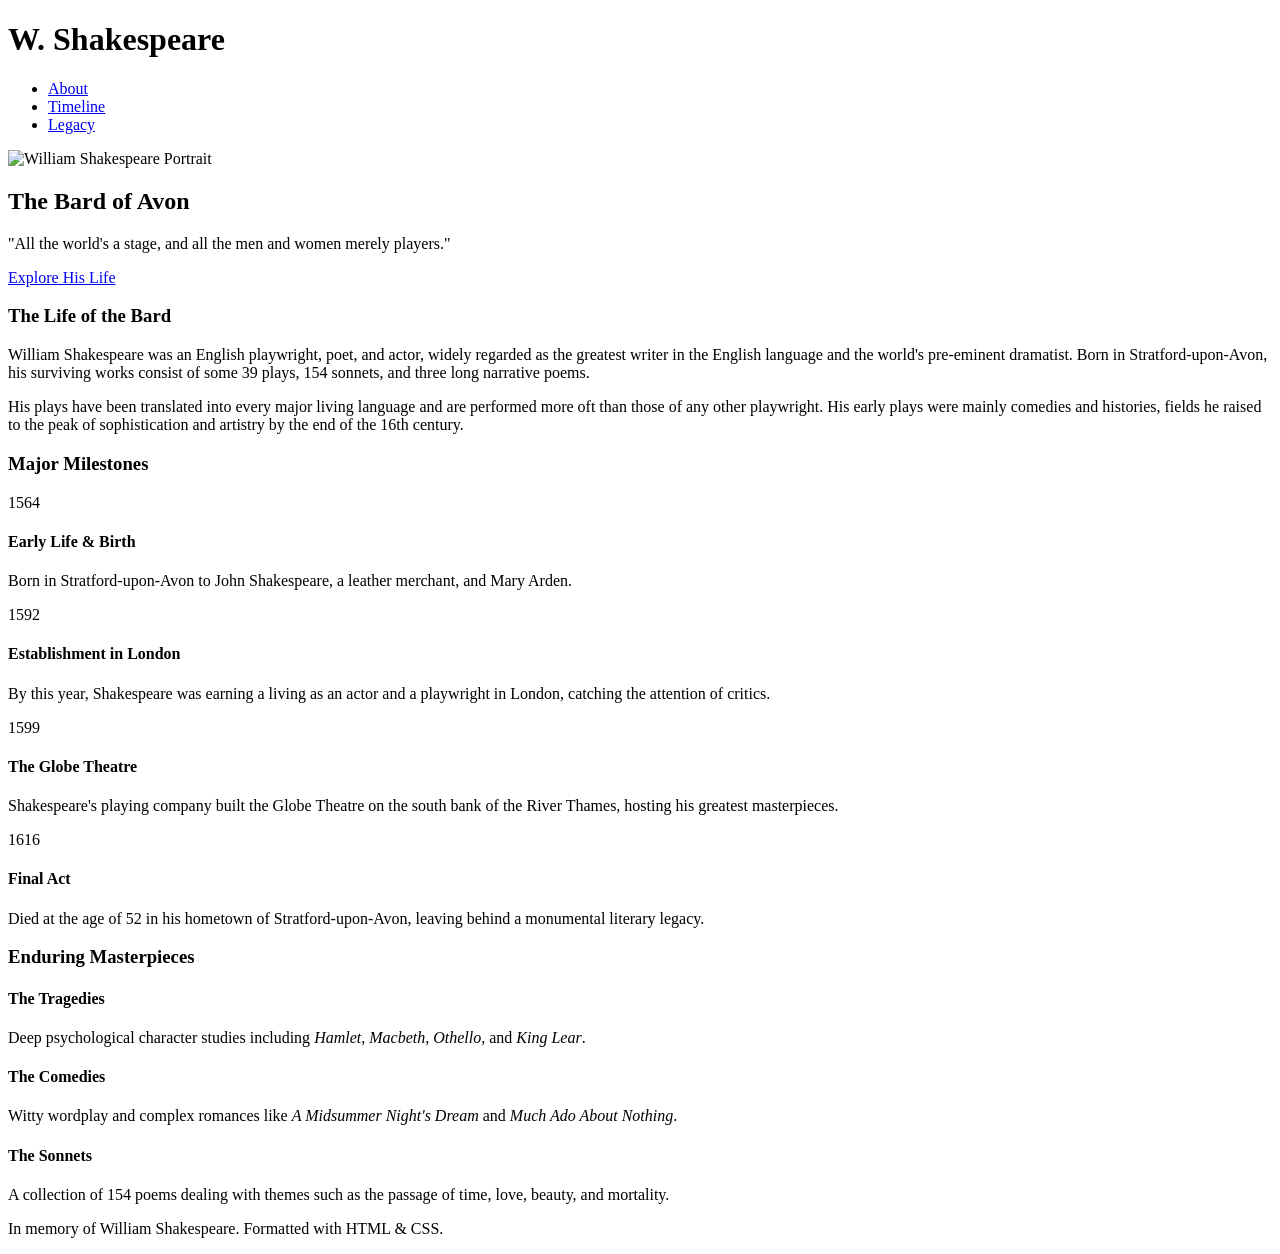
==== index.html @ 83e3d0e0 "Rename bio.html to index.html" ====
<!DOCTYPE html>
<html lang="en">
<head>
    <meta charset="UTF-8">
    <meta name="viewport" content="width=device-width, initial-scale=1.0">
    <title>Biography | William Shakespeare</title>
    <link rel="stylesheet" href="styles.css">
    <link href="https://fonts.googleapis.com/css2?family=Playfair+Display:ital,wght@0,400;0,700;1,400&family=Inter:wght@400;500;600&display=swap" rel="stylesheet">
</head>
<body>

    <header>
        <div class="container">
            <h1 class="logo">W. Shakespeare</h1>
            <nav>
                <ul>
                    <li><a href="#about">About</a></li>
                    <li><a href="#timeline">Timeline</a></li>
                    <li><a href="#legacy">Legacy</a></li>
                </ul>
            </nav>
        </div>
    </header>

    <section class="hero">
        <div class="container hero-flex">
            <div class="hero-image">
                <img src="shakesphere.jpg" alt="William Shakespeare Portrait">
            </div>
            <div class="hero-text">
                <h2>The Bard of Avon</h2>
                <p>"All the world's a stage, and all the men and women merely players."</p>
                <a href="#about" class="btn">Explore His Life</a>
            </div>
        </div>
    </section>

    <section id="about" class="section-padding">
        <div class="container container-narrow">
            <h3 class="section-title">The Life of the Bard</h3>
            <p>William Shakespeare was an English playwright, poet, and actor, widely regarded as the greatest writer in the English language and the world's pre-eminent dramatist. Born in Stratford-upon-Avon, his surviving works consist of some 39 plays, 154 sonnets, and three long narrative poems.</p>
            <p>His plays have been translated into every major living language and are performed more oft than those of any other playwright. His early plays were mainly comedies and histories, fields he raised to the peak of sophistication and artistry by the end of the 16th century.</p>
        </div>
    </section>

    <section id="timeline" class="section-padding bg-light">
        <div class="container container-narrow">
            <h3 class="section-title">Major Milestones</h3>
            <div class="timeline">
                <div class="timeline-item">
                    <div class="timeline-date">1564</div>
                    <div class="timeline-content">
                        <h4>Early Life & Birth</h4>
                        <p>Born in Stratford-upon-Avon to John Shakespeare, a leather merchant, and Mary Arden.</p>
                    </div>
                </div>
                <div class="timeline-item">
                    <div class="timeline-date">1592</div>
                    <div class="timeline-content">
                        <h4>Establishment in London</h4>
                        <p>By this year, Shakespeare was earning a living as an actor and a playwright in London, catching the attention of critics.</p>
                    </div>
                </div>
                <div class="timeline-item">
                    <div class="timeline-date">1599</div>
                    <div class="timeline-content">
                        <h4>The Globe Theatre</h4>
                        <p>Shakespeare's playing company built the Globe Theatre on the south bank of the River Thames, hosting his greatest masterpieces.</p>
                    </div>
                </div>
                <div class="timeline-item">
                    <div class="timeline-date">1616</div>
                    <div class="timeline-content">
                        <h4>Final Act</h4>
                        <p>Died at the age of 52 in his hometown of Stratford-upon-Avon, leaving behind a monumental literary legacy.</p>
                    </div>
                </div>
            </div>
        </div>
    </section>

    <section id="legacy" class="section-padding">
        <div class="container">
            <h3 class="section-title">Enduring Masterpieces</h3>
            <div class="grid-3">
                <div class="card">
                    <h4>The Tragedies</h4>
                    <p>Deep psychological character studies including <em>Hamlet</em>, <em>Macbeth</em>, <em>Othello</em>, and <em>King Lear</em>.</p>
                </div>
                <div class="card">
                    <h4>The Comedies</h4>
                    <p>Witty wordplay and complex romances like <em>A Midsummer Night's Dream</em> and <em>Much Ado About Nothing</em>.</p>
                </div>
                <div class="card">
                    <h4>The Sonnets</h4>
                    <p>A collection of 154 poems dealing with themes such as the passage of time, love, beauty, and mortality.</p>
                </div>
            </div>
        </div>
    </section>

    <footer>
        <p>In memory of William Shakespeare. Formatted with HTML & CSS.</p>
    </footer>

</body>
</html>
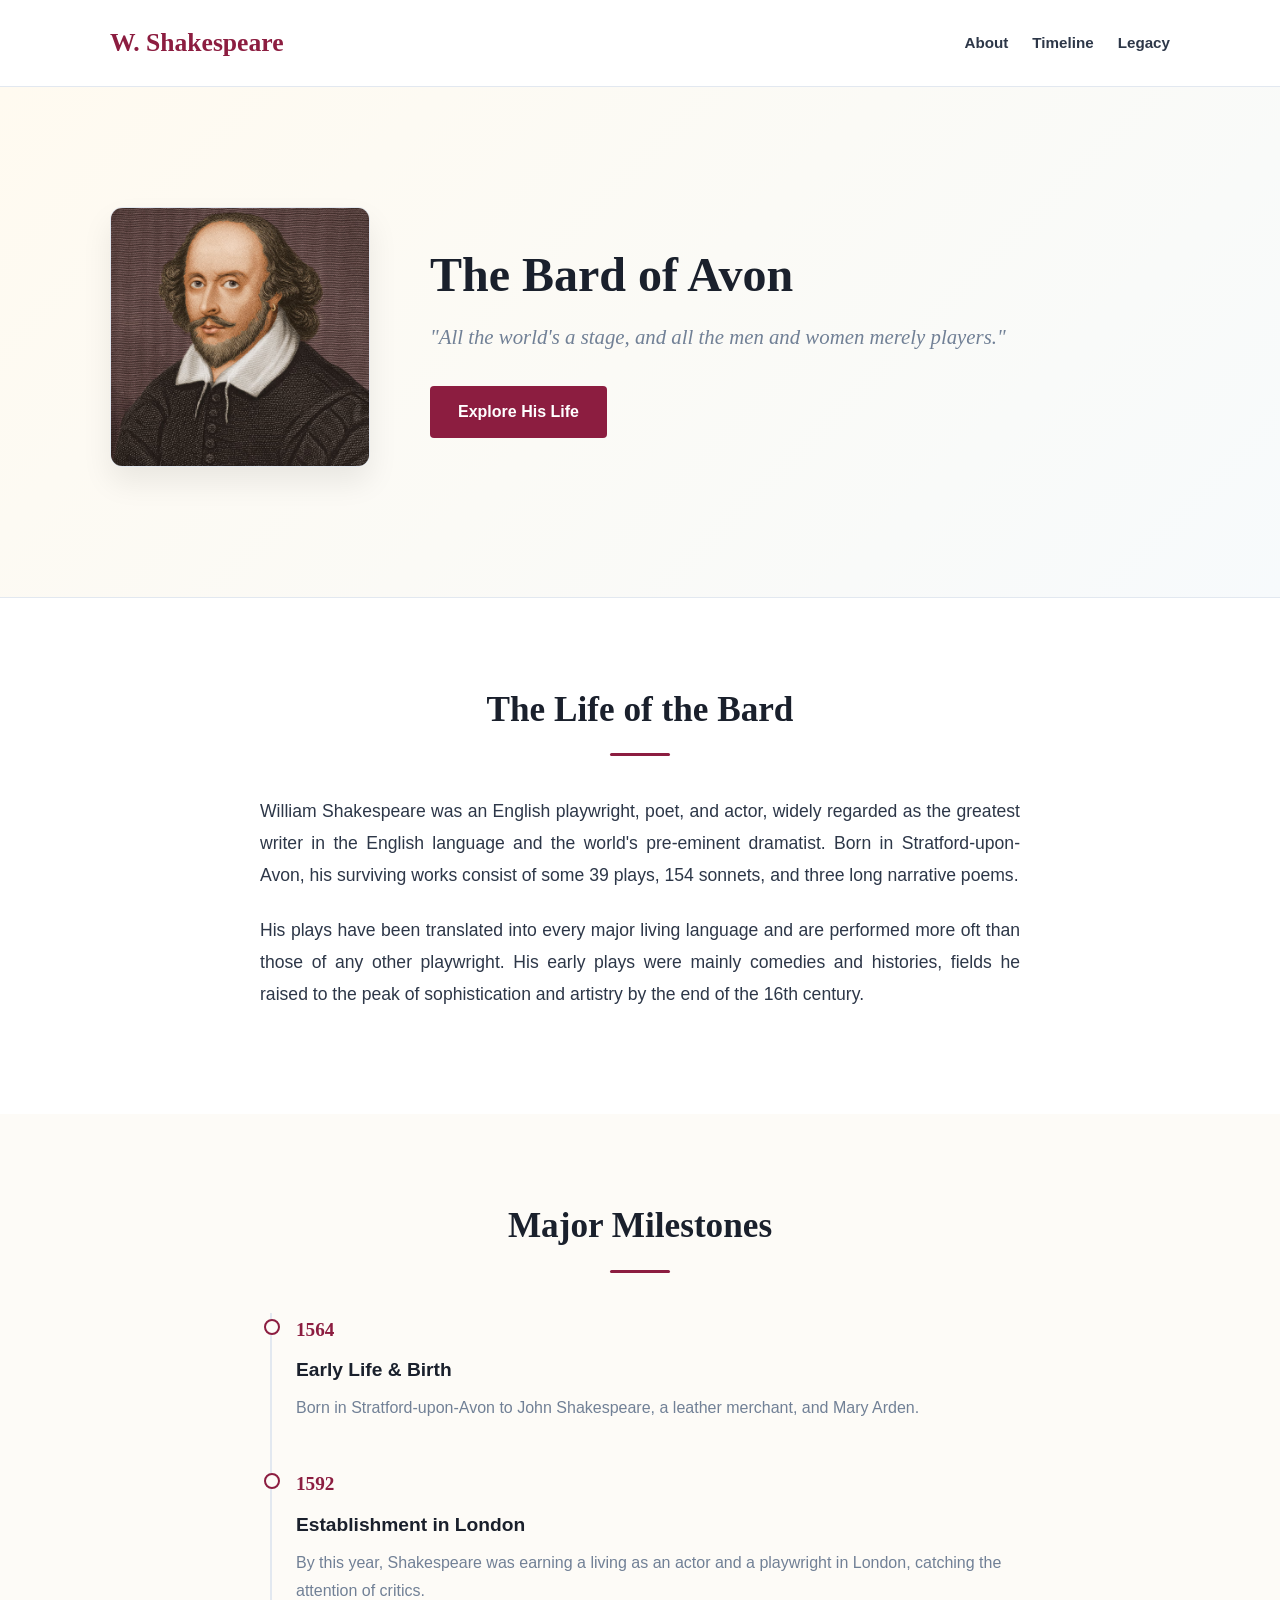
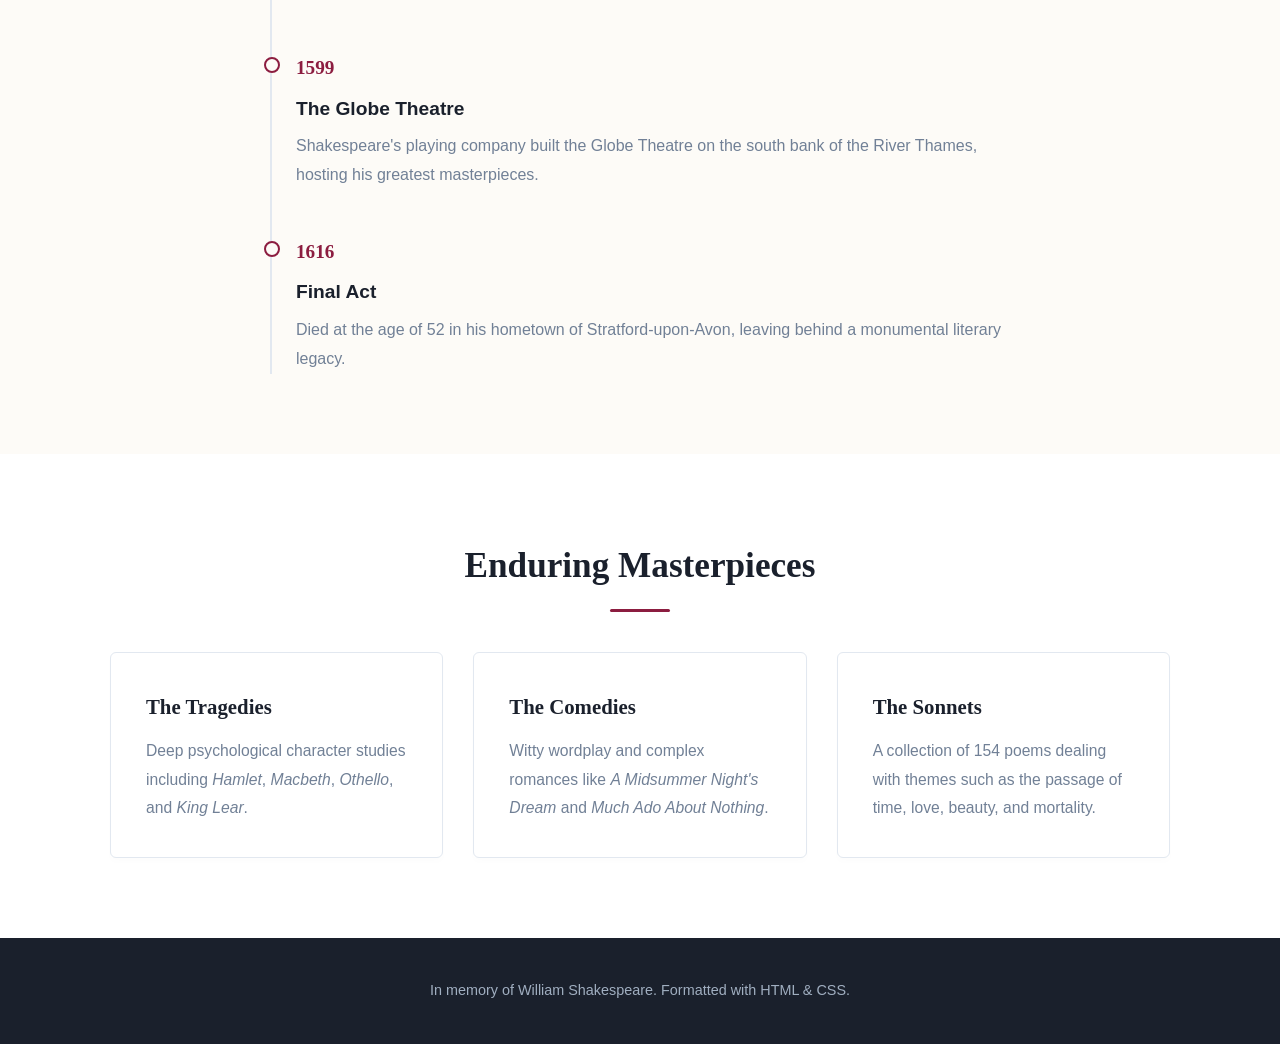
==== commit 9235021b: "Fix HTML formatting issues in index.html" ====
--- a/index.html
+++ b/index.html
@@ -25,7 +25,7 @@
     <section class="hero">
         <div class="container hero-flex">
             <div class="hero-image">
-                <img src="shakesphere.jpg" alt="William Shakespeare Portrait">
+                <img src="shakespeare.jpg" alt="William Shakespeare Portrait">
             </div>
             <div class="hero-text">
                 <h2>The Bard of Avon</h2>
--- a/styles.css
+++ b/styles.css
@@ -0,0 +1,286 @@
+/* --- Global Resets & Variables --- */
+:root {
+    --primary-color: #8c1d40; /* Royal Maroon/Burgundy for a classic literary theme */
+    --primary-dark: #5c132a;
+    --text-color: #2d3748;
+    --text-light: #718096;
+    --bg-light: #fdfbf7; /* Soft cream color instead of harsh white */
+    --white: #ffffff;
+    --border-color: #e2e8f0;
+}
+
+* {
+    margin: 0;
+    padding: 0;
+    box-sizing: border-box;
+}
+
+html {
+    scroll-behavior: smooth;
+}
+
+body {
+    font-family: 'Inter', sans-serif;
+    line-height: 1.8;
+    color: var(--text-color);
+    background-color: var(--white);
+}
+
+/* --- Layout Containers --- */
+.container {
+    max-width: 1100px;
+    margin: 0 auto;
+    padding: 0 20px;
+}
+
+.container-narrow {
+    max-width: 800px;
+}
+
+.section-padding {
+    padding: 80px 0;
+}
+
+.bg-light {
+    background-color: var(--bg-light);
+}
+
+.section-title {
+    font-family: 'Playfair Display', serif;
+    font-size: 2.2rem;
+    text-align: center;
+    margin-bottom: 40px;
+    position: relative;
+    color: #1a202c;
+}
+
+.section-title::after {
+    content: '';
+    display: block;
+    width: 60px;
+    height: 3px;
+    background-color: var(--primary-color);
+    margin: 12px auto 0 auto;
+    border-radius: 2px;
+}
+
+/* --- Header & Nav --- */
+header {
+    background-color: var(--white);
+    border-bottom: 1px solid var(--border-color);
+    position: sticky;
+    top: 0;
+    z-index: 100;
+}
+
+header .container {
+    display: flex;
+    justify-content: space-between;
+    align-items: center;
+    padding: 20px;
+}
+
+.logo {
+    font-family: 'Playfair Display', serif;
+    font-size: 1.6rem;
+    font-weight: 700;
+    color: var(--primary-color);
+}
+
+nav ul {
+    display: flex;
+    list-style: none;
+}
+
+nav ul li {
+    margin-left: 24px;
+}
+
+nav ul li a {
+    text-decoration: none;
+    color: var(--text-color);
+    font-weight: 600;
+    font-size: 0.95rem;
+    transition: color 0.3s;
+}
+
+nav ul li a:hover {
+    color: var(--primary-color);
+}
+
+/* --- Hero Section --- */
+.hero {
+    background: linear-gradient(135deg, #fffaf0 0%, #f7fafc 100%);
+    padding: 120px 0;
+    border-bottom: 1px solid var(--border-color);
+}
+
+.hero-flex {
+    display: flex;
+    align-items: center;
+    gap: 60px;
+    flex-wrap: wrap;
+}
+
+.hero-image img {
+    width: 260px;
+    height: 260px;
+    border-radius: 12px; /* Soft square instead of perfect circle for an antique print style */
+    object-fit: cover;
+    box-shadow: 0 15px 30px rgba(0, 0, 0, 0.08);
+    border: 1px solid var(--border-color);
+}
+
+.hero-text {
+    flex: 1;
+    min-width: 300px;
+}
+
+.hero-text h2 {
+    font-family: 'Playfair Display', serif;
+    font-size: 3rem;
+    color: #1a202c;
+    margin-bottom: 15px;
+    line-height: 1.2;
+}
+
+.hero-text p {
+    font-family: 'Playfair Display', serif;
+    font-style: italic;
+    font-size: 1.3rem;
+    color: var(--text-light);
+    margin-bottom: 30px;
+}
+
+.btn {
+    display: inline-block;
+    background-color: var(--primary-color);
+    color: var(--white);
+    padding: 12px 28px;
+    text-decoration: none;
+    border-radius: 4px;
+    font-weight: 600;
+    transition: background 0.3s;
+}
+
+.btn:hover {
+    background-color: var(--primary-dark);
+}
+
+/* --- About Section --- */
+#about p {
+    font-size: 1.1rem;
+    margin-bottom: 24px;
+    text-align: justify;
+}
+
+/* --- Timeline Section --- */
+.timeline {
+    position: relative;
+    border-left: 2px solid var(--border-color);
+    padding-left: 24px;
+    margin-left: 10px;
+}
+
+.timeline-item {
+    position: relative;
+    margin-bottom: 45px;
+}
+
+.timeline-item:last-child {
+    margin-bottom: 0;
+}
+
+.timeline-date {
+    font-family: 'Playfair Display', serif;
+    font-weight: 700;
+    color: var(--primary-color);
+    font-size: 1.2rem;
+    margin-bottom: 6px;
+}
+
+.timeline-content h4 {
+    font-size: 1.2rem;
+    color: #1a202c;
+    margin-bottom: 6px;
+}
+
+.timeline-content p {
+    color: var(--text-light);
+}
+
+/* Bullet node on timeline line */
+.timeline-item::before {
+    content: '';
+    position: absolute;
+    left: -32px;
+    top: 6px;
+    background-color: var(--bg-light);
+    border: 2px solid var(--primary-color);
+    width: 12px;
+    height: 12px;
+    border-radius: 50%;
+}
+
+/* --- Legacy Grid --- */
+.grid-3 {
+    display: grid;
+    grid-template-columns: repeat(auto-fit, minmax(280px, 1fr));
+    gap: 30px;
+}
+
+.card {
+    background-color: var(--white);
+    padding: 35px;
+    border-radius: 6px;
+    border: 1px solid var(--border-color);
+    box-shadow: 0 4px 6px rgba(0, 0, 0, 0.01);
+    transition: transform 0.3s, box-shadow 0.3s;
+}
+
+.card:hover {
+    transform: translateY(-4px);
+    box-shadow: 0 12px 24px rgba(0, 0, 0, 0.06);
+}
+
+.card h4 {
+    font-family: 'Playfair Display', serif;
+    color: #1a202c;
+    margin-bottom: 12px;
+    font-size: 1.3rem;
+}
+
+.card p {
+    color: var(--text-light);
+    font-size: 0.98rem;
+}
+
+/* --- Footer --- */
+footer {
+    background-color: #1a202c;
+    color: #a0aec0;
+    text-align: center;
+    padding: 40px 20px;
+    font-size: 0.9rem;
+}
+
+/* --- Responsive Adjustments --- */
+@media (max-width: 768px) {
+    .hero-flex {
+        flex-direction: column;
+        text-align: center;
+    }
+    
+    header .container {
+        flex-direction: column;
+        gap: 15px;
+    }
+    
+    nav ul li {
+        margin: 0 12px;
+    }
+    
+    .hero-text h2 {
+        font-size: 2.2rem;
+    }
+}
